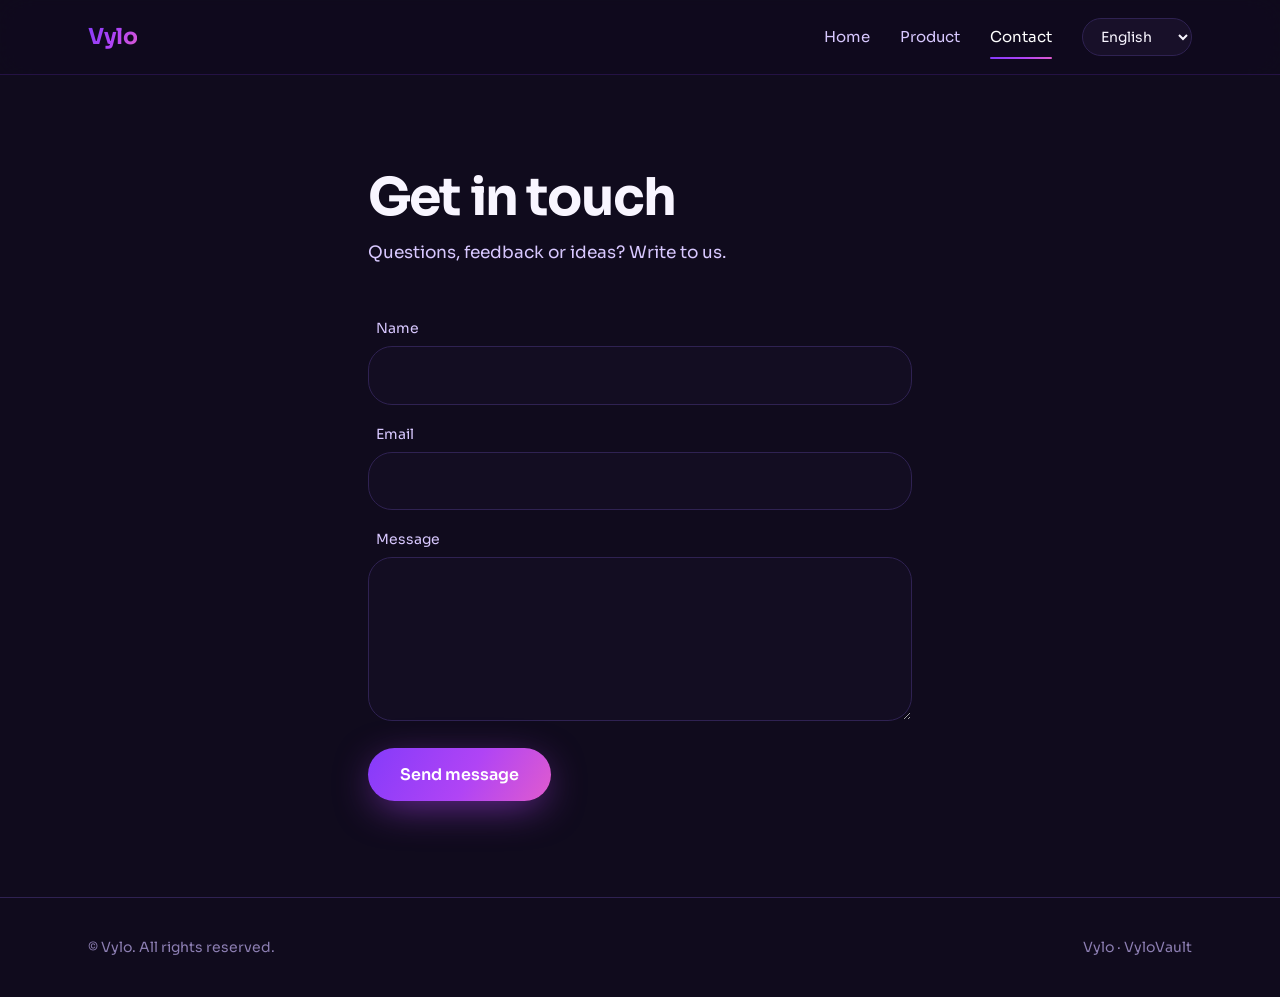
==== contact.html @ 381588ab "Add files via upload" ====
<!DOCTYPE html><html lang="en"><head><meta charset="utf-8"><meta name="viewport" content="width=device-width,initial-scale=1"><title>Contact – Vylo</title><link rel="icon" href="assets/logo.png"><link rel="preconnect" href="https://fonts.googleapis.com"><link href="https://fonts.googleapis.com/css2?family=Sora:wght@400;600;700&display=swap" rel="stylesheet"><link rel="stylesheet" href="style.css"><script src="i18n.js" defer></script></head><body><header></header>
<main><section><div class="wrap" style="max-width:600px"><h1 style="font-size:clamp(34px,5vw,52px)" data-i="ct"></h1><p class="sub" style="margin-top:14px" data-i="cp"></p>
<form id="cf"><label for="nm" data-i="nm"></label><input id="nm" name="nm" required>
<label for="em" data-i="em"></label><input id="em" name="em" type="email" required>
<label for="ms" data-i="ms"></label><textarea id="ms" name="ms" rows="5" required></textarea>
<button class="btn" type="submit" data-i="sd"></button></form></div></section></main>
<footer></footer></body></html>
---- style.css ----
:root{--obs:#100B1D;--royal:#5425C9;--el:#853BFA;--uv:#B044F5;--orc:#E05BCE;--lav:#D8C8FF;--cloud:#F8F5FF;--card:#181029;--card2:#21173A;--line:#2F2252;--muted:#8D7FB3;--g:linear-gradient(120deg,#853BFA,#B044F5 55%,#E05BCE)}
*{box-sizing:border-box;margin:0}html{scroll-behavior:smooth}
body{font-family:'Sora',system-ui,sans-serif;background:var(--obs);color:var(--cloud);line-height:1.65;overflow-x:hidden;-webkit-font-smoothing:antialiased}
a{color:inherit;text-decoration:none}:focus-visible{outline:2px solid var(--orc);outline-offset:3px}
.wrap{max-width:1160px;margin:0 auto;padding:0 28px}
header{position:sticky;top:0;z-index:20;background:rgba(16,11,29,.72);backdrop-filter:blur(18px) saturate(1.4);border-bottom:1px solid rgba(133,59,250,.18)}
nav{display:flex;align-items:center;gap:30px;height:74px}
.brand{display:flex;align-items:center;gap:11px;font-weight:700;font-size:22px;margin-right:auto;letter-spacing:-.02em}.brand img{height:38px}
nav a.l{color:var(--lav);font-size:15px;position:relative;padding:4px 0}nav a.l:hover,nav a.on{color:#fff}
nav a.on:after{content:"";position:absolute;left:0;right:0;bottom:-6px;height:2px;border-radius:2px;background:var(--g)}
select{background:var(--card);color:var(--cloud);border:1px solid var(--line);border-radius:99px;padding:8px 14px;font:inherit;font-size:14px;cursor:pointer}select:hover{border-color:var(--el)}
.btn{display:inline-block;background:var(--g);color:#fff;font-weight:600;padding:16px 32px;border-radius:99px;border:0;font-family:inherit;font-size:16px;cursor:pointer;box-shadow:0 10px 40px -8px rgba(176,68,245,.65);transition:transform .2s,box-shadow .2s}
.btn:hover{transform:translateY(-3px);box-shadow:0 16px 50px -8px rgba(224,91,206,.75)}
.btn.ghost{background:rgba(133,59,250,.08);border:1.5px solid var(--line);box-shadow:none}.btn.ghost:hover{border-color:var(--el);background:rgba(133,59,250,.18)}
.grad,h1 span{background:var(--g);-webkit-background-clip:text;background-clip:text;color:transparent}
.hero{position:relative;padding:90px 0 110px;background:radial-gradient(900px 600px at 85% 0,rgba(133,59,250,.38),transparent 60%),radial-gradient(700px 500px at 0 90%,rgba(84,37,201,.35),transparent 60%),radial-gradient(500px 400px at 60% 100%,rgba(224,91,206,.18),transparent 60%)}
.hero .wrap{display:grid;grid-template-columns:1fr 1.1fr;gap:56px;align-items:center}
.tag{display:inline-flex;align-items:center;gap:9px;padding:7px 16px;border:1px solid var(--line);border-radius:99px;background:rgba(24,16,41,.8);color:var(--lav);font-size:13.5px;margin-bottom:26px}
.tag i{width:8px;height:8px;border-radius:50%;background:var(--orc);box-shadow:0 0 12px var(--orc)}
h1{font-size:clamp(40px,6vw,72px);line-height:1.04;letter-spacing:-.035em;font-weight:700}
.hero p.lead{color:var(--lav);font-size:19px;max-width:500px;margin:26px 0 38px}
.row{display:flex;gap:14px;flex-wrap:wrap}
.win{background:linear-gradient(160deg,#1d1333,#130d22);border:1px solid #3a2a66;border-radius:26px;box-shadow:0 50px 120px -30px rgba(133,59,250,.6),0 0 0 1px rgba(176,68,245,.12);overflow:hidden;transform:perspective(1600px) rotateY(-7deg) rotateX(3deg);animation:rise 1.1s cubic-bezier(.2,.8,.2,1) both}
@keyframes rise{from{opacity:0;transform:perspective(1600px) rotateY(-16deg) translateY(50px)}}
.bar{display:flex;gap:7px;padding:14px 18px;border-bottom:1px solid var(--line)}.bar i{width:11px;height:11px;border-radius:50%;background:var(--line)}
.app{display:grid;grid-template-columns:150px 1fr;min-height:340px}
.side{background:#0C0817;padding:20px 14px;border-right:1px solid var(--line);display:flex;flex-direction:column;gap:6px;font-size:13px;color:var(--lav)}
.side img{height:34px;width:34px;margin:0 0 12px 6px}.side span{padding:9px 14px;border-radius:99px}.side .a{background:var(--g);color:#fff;font-weight:600}
.main{padding:20px}.main h4{font-size:18px;margin-bottom:14px}
.ent{display:flex;align-items:center;gap:14px;background:var(--card);border:1px solid var(--line);border-radius:20px;padding:12px 16px;margin-bottom:10px}
.av{width:38px;height:38px;border-radius:13px;display:grid;place-items:center;font-weight:700;background:linear-gradient(160deg,var(--c),var(--orc))}
.ent b{font-size:14px;display:block;line-height:1.3}.ent small{color:var(--muted);font-size:12px}.ent em{margin-left:auto;font-style:normal;font-size:12px;background:var(--card2);padding:5px 12px;border-radius:99px;color:var(--lav)}
.pw{margin-top:14px;border-radius:20px;padding:14px;text-align:center;font:600 15px Consolas,monospace;background:#130D22;border:1px solid var(--el);letter-spacing:.06em}.pw u{text-decoration:none;color:var(--uv)}.pw s{text-decoration:none;color:var(--orc)}
.str{display:flex;gap:5px;margin-top:10px}.str i{flex:1;height:6px;border-radius:4px;background:#4ADE80}
section{padding:96px 0}
h2{font-size:clamp(30px,4.2vw,46px);letter-spacing:-.025em;line-height:1.12;margin-bottom:16px}
.sub{color:var(--lav);max-width:620px;margin-bottom:50px;font-size:17px}
.stats{display:grid;grid-template-columns:repeat(4,1fr);border-top:1px solid var(--line);border-bottom:1px solid var(--line);background:var(--card)}
.stats div{padding:34px 28px;border-right:1px solid var(--line)}.stats div:last-child{border:0}.stats b{display:block;font-size:34px;letter-spacing:-.02em}.stats span{color:var(--muted);font-size:14px}
.bento{display:grid;grid-template-columns:repeat(6,1fr);gap:18px}
.bento>div{grid-column:span 2;background:linear-gradient(160deg,var(--card),#130d22);border:1px solid var(--line);border-radius:30px;padding:32px;transition:border-color .25s,transform .25s}
.bento>div:hover{border-color:var(--el);transform:translateY(-4px)}.bento>div:nth-child(1),.bento>div:nth-child(4){grid-column:span 3}
.ico{width:46px;height:46px;border-radius:16px;background:var(--g);margin-bottom:22px;display:grid;place-items:center;font-size:20px}
.bento h3{font-size:19px;margin-bottom:8px}.bento p{color:var(--lav);font-size:15px}
.light{background:var(--cloud);color:#1B1235}.light .sub{color:#5A4690}.light h2 .grad{display:inline}
.split{display:grid;grid-template-columns:1fr 1fr;gap:56px;align-items:center}
.panel{background:var(--card);border:1px solid var(--line);border-radius:32px;padding:36px}.light .panel{background:#fff;border-color:#DDD0FF;box-shadow:0 20px 60px -30px rgba(84,37,201,.35)}
.panel h3{margin-bottom:8px}.light .panel p{color:#5A4690}
ul.spec{list-style:none;padding:0}ul.spec li{padding:14px 0;border-bottom:1px solid var(--line);display:flex;justify-content:space-between;gap:16px}ul.spec li:last-child{border:0}ul.spec b{color:var(--uv)}
.cta{margin:0 28px 96px;border-radius:44px;padding:76px 28px;text-align:center;background:radial-gradient(600px 300px at 50% 0,rgba(224,91,206,.5),transparent 70%),linear-gradient(135deg,#5425C9,#853BFA 60%,#B044F5)}
.cta h2{margin-bottom:28px}.cta .btn{background:#fff;color:#2A1468;box-shadow:0 14px 40px -10px rgba(0,0,0,.5)}
label{display:block;font-size:14px;color:var(--lav);margin:0 0 6px 8px}
input,textarea{width:100%;background:#130D22;border:1.5px solid var(--line);border-radius:24px;color:#fff;font:inherit;padding:15px 22px;margin-bottom:18px}input:focus,textarea:focus{border-color:var(--el);outline:0;box-shadow:0 0 0 4px rgba(133,59,250,.2)}
footer{border-top:1px solid var(--line);padding:38px 0;color:var(--muted);font-size:14px}footer .wrap{display:flex;justify-content:space-between;flex-wrap:wrap;gap:12px}
@media(prefers-reduced-motion:reduce){.win{animation:none}html{scroll-behavior:auto}.btn,.bento>div{transition:none}}
@media(max-width:860px){.hero .wrap,.split{grid-template-columns:1fr}.win{transform:none}.stats{grid-template-columns:1fr 1fr}.stats div{border-bottom:1px solid var(--line)}.bento>div,.bento>div:nth-child(n){grid-column:span 6}nav{gap:16px}nav a.l{font-size:13px}.brand span{display:none}.side{display:none}.app{grid-template-columns:1fr}.cta{margin:0 14px 70px}}
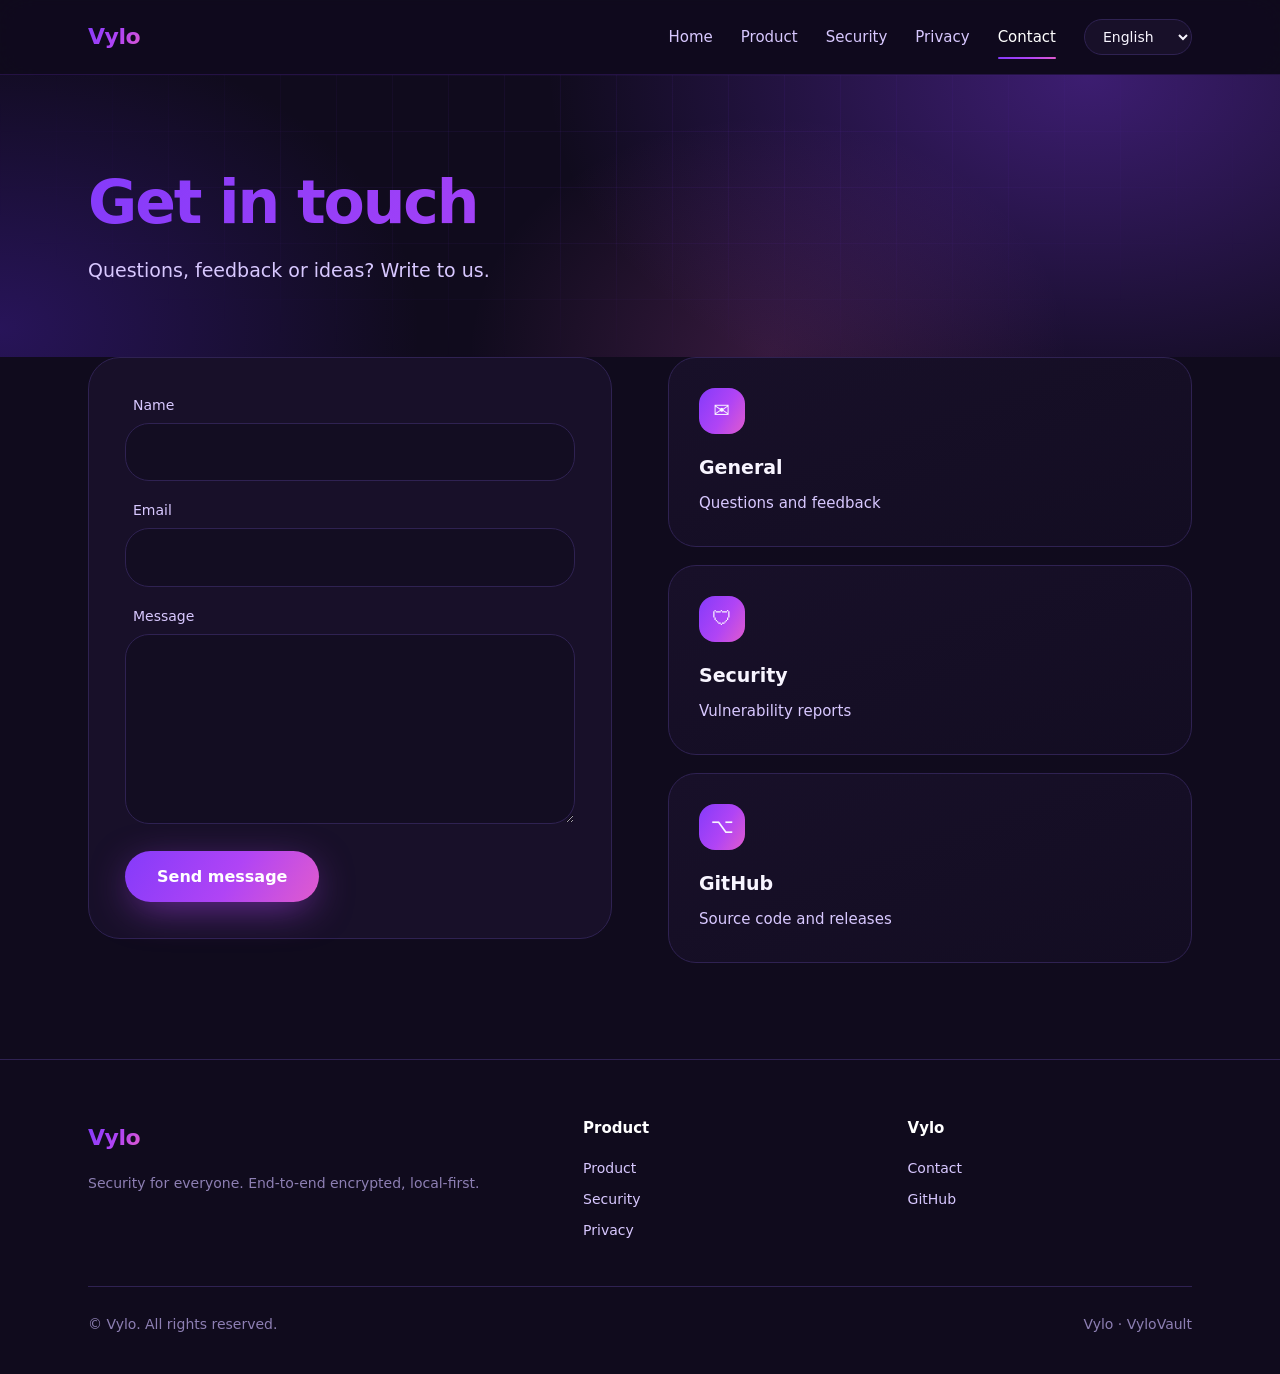
==== commit 8ee06e12: "Add files via upload" ====
--- a/contact.html
+++ b/contact.html
@@ -1,7 +1,14 @@
-<!DOCTYPE html><html lang="en"><head><meta charset="utf-8"><meta name="viewport" content="width=device-width,initial-scale=1"><title>Contact – Vylo</title><link rel="icon" href="assets/logo.png"><link rel="preconnect" href="https://fonts.googleapis.com"><link href="https://fonts.googleapis.com/css2?family=Sora:wght@400;600;700&display=swap" rel="stylesheet"><link rel="stylesheet" href="style.css"><script src="i18n.js" defer></script></head><body><header></header>
-<main><section><div class="wrap" style="max-width:600px"><h1 style="font-size:clamp(34px,5vw,52px)" data-i="ct"></h1><p class="sub" style="margin-top:14px" data-i="cp"></p>
-<form id="cf"><label for="nm" data-i="nm"></label><input id="nm" name="nm" required>
+<!DOCTYPE html><html lang="en"><head><meta charset="utf-8"><meta name="viewport" content="width=device-width,initial-scale=1"><title>Contact – Vylo</title><link rel="icon" href="assets/logo.png"><link rel="stylesheet" href="style.css"><script src="i18n.js" defer></script></head><body><header></header>
+<main>
+<section class="hero hero-sm"><div class="wrap"><h1 style="font-size:clamp(36px,5.5vw,60px)" class="grad" data-i="ct"></h1><p class="lead" data-i="cp"></p></div></section>
+<section class="pad0"><div class="wrap split" style="align-items:start">
+<form id="cf" class="panel"><label for="nm" data-i="nm"></label><input id="nm" name="nm" required>
 <label for="em" data-i="em"></label><input id="em" name="em" type="email" required>
-<label for="ms" data-i="ms"></label><textarea id="ms" name="ms" rows="5" required></textarea>
-<button class="btn" type="submit" data-i="sd"></button></form></div></section></main>
+<label for="ms" data-i="ms"></label><textarea id="ms" name="ms" rows="6" required></textarea>
+<button class="btn" type="submit" data-i="sd"></button></form>
+<div class="grid">
+<a class="card" id="m1" href="#"><div class="ico">✉</div><h3 data-i="cc1t"></h3><p data-i="cc1p"></p></a>
+<a class="card" id="m2" href="#"><div class="ico">🛡</div><h3 data-i="cc2t"></h3><p data-i="cc2p"></p></a>
+<a class="card" href="https://github.com/vylosoftware/VyloSoftware"><div class="ico">⌥</div><h3>GitHub</h3><p data-i="cc3p"></p></a></div></div></section>
+</main>
 <footer></footer></body></html>
--- a/style.css
+++ b/style.css
@@ -1,25 +1,48 @@
-:root{--obs:#100B1D;--royal:#5425C9;--el:#853BFA;--uv:#B044F5;--orc:#E05BCE;--lav:#D8C8FF;--cloud:#F8F5FF;--card:#181029;--card2:#21173A;--line:#2F2252;--muted:#8D7FB3;--g:linear-gradient(120deg,#853BFA,#B044F5 55%,#E05BCE)}
+@font-face{font-family:Sora;src:local("Sora"),url(assets/fonts/Sora.woff2) format("woff2");font-weight:100 800;font-display:swap}
+:root{--obs:#100B1D;--royal:#5425C9;--el:#853BFA;--uv:#B044F5;--orc:#E05BCE;--lav:#D8C8FF;--cloud:#F8F5FF;--card:#181029;--card2:#21173A;--line:#2F2252;--muted:#8D7FB3;--ok:#4ADE80;--g:linear-gradient(120deg,#853BFA,#B044F5 55%,#E05BCE)}
 *{box-sizing:border-box;margin:0}html{scroll-behavior:smooth}
-body{font-family:'Sora',system-ui,sans-serif;background:var(--obs);color:var(--cloud);line-height:1.65;overflow-x:hidden;-webkit-font-smoothing:antialiased}
+body{font-family:Sora,system-ui,-apple-system,"Segoe UI",sans-serif;background:var(--obs);color:var(--cloud);line-height:1.65;overflow-x:hidden;-webkit-font-smoothing:antialiased}
 a{color:inherit;text-decoration:none}:focus-visible{outline:2px solid var(--orc);outline-offset:3px}
 .wrap{max-width:1160px;margin:0 auto;padding:0 28px}
-header{position:sticky;top:0;z-index:20;background:rgba(16,11,29,.72);backdrop-filter:blur(18px) saturate(1.4);border-bottom:1px solid rgba(133,59,250,.18)}
-nav{display:flex;align-items:center;gap:30px;height:74px}
+
+/* header */
+header{position:sticky;top:0;z-index:50;background:rgba(16,11,29,.72);backdrop-filter:blur(18px) saturate(1.4);-webkit-backdrop-filter:blur(18px) saturate(1.4);border-bottom:1px solid rgba(133,59,250,.18)}
+nav{display:flex;align-items:center;gap:28px;height:74px}
 .brand{display:flex;align-items:center;gap:11px;font-weight:700;font-size:22px;margin-right:auto;letter-spacing:-.02em}.brand img{height:38px}
-nav a.l{color:var(--lav);font-size:15px;position:relative;padding:4px 0}nav a.l:hover,nav a.on{color:#fff}
+.links{display:flex;align-items:center;gap:28px}
+nav a.l{color:var(--lav);font-size:15px;position:relative;padding:4px 0;transition:color .2s}nav a.l:hover,nav a.on{color:#fff}
 nav a.on:after{content:"";position:absolute;left:0;right:0;bottom:-6px;height:2px;border-radius:2px;background:var(--g)}
 select{background:var(--card);color:var(--cloud);border:1px solid var(--line);border-radius:99px;padding:8px 14px;font:inherit;font-size:14px;cursor:pointer}select:hover{border-color:var(--el)}
-.btn{display:inline-block;background:var(--g);color:#fff;font-weight:600;padding:16px 32px;border-radius:99px;border:0;font-family:inherit;font-size:16px;cursor:pointer;box-shadow:0 10px 40px -8px rgba(176,68,245,.65);transition:transform .2s,box-shadow .2s}
+.burger{display:none;background:var(--card);border:1px solid var(--line);color:#fff;width:42px;height:42px;border-radius:14px;font-size:20px;cursor:pointer}
+
+/* buttons / text */
+.btn{display:inline-flex;align-items:center;gap:10px;background:var(--g);color:#fff;font-weight:600;padding:16px 32px;border-radius:99px;border:0;font-family:inherit;font-size:16px;cursor:pointer;box-shadow:0 10px 40px -8px rgba(176,68,245,.65);transition:transform .2s,box-shadow .2s}
 .btn:hover{transform:translateY(-3px);box-shadow:0 16px 50px -8px rgba(224,91,206,.75)}
 .btn.ghost{background:rgba(133,59,250,.08);border:1.5px solid var(--line);box-shadow:none}.btn.ghost:hover{border-color:var(--el);background:rgba(133,59,250,.18)}
+.btn.sm{padding:11px 22px;font-size:14px}
 .grad,h1 span{background:var(--g);-webkit-background-clip:text;background-clip:text;color:transparent}
-.hero{position:relative;padding:90px 0 110px;background:radial-gradient(900px 600px at 85% 0,rgba(133,59,250,.38),transparent 60%),radial-gradient(700px 500px at 0 90%,rgba(84,37,201,.35),transparent 60%),radial-gradient(500px 400px at 60% 100%,rgba(224,91,206,.18),transparent 60%)}
-.hero .wrap{display:grid;grid-template-columns:1fr 1.1fr;gap:56px;align-items:center}
+h1{font-size:clamp(40px,6vw,72px);line-height:1.04;letter-spacing:-.035em;font-weight:700}
+h2{font-size:clamp(30px,4.2vw,46px);letter-spacing:-.025em;line-height:1.12;margin-bottom:16px}
+h3{font-size:19px}
+.sub{color:var(--lav);max-width:640px;margin-bottom:50px;font-size:17px}
+.eyebrow{display:inline-block;color:var(--orc);font-size:13px;letter-spacing:.14em;text-transform:uppercase;font-weight:600;margin-bottom:14px}
+.center{text-align:center}.center .sub{margin-left:auto;margin-right:auto}
+.row{display:flex;gap:14px;flex-wrap:wrap}
+section{padding:96px 0}
+
+/* hero */
+.hero{position:relative;padding:90px 0 110px;overflow:hidden;background:radial-gradient(900px 600px at 85% 0,rgba(133,59,250,.38),transparent 60%),radial-gradient(700px 500px at 0 90%,rgba(84,37,201,.35),transparent 60%),radial-gradient(500px 400px at 60% 100%,rgba(224,91,206,.18),transparent 60%)}
+.hero:before{content:"";position:absolute;inset:0;background-image:linear-gradient(rgba(133,59,250,.07) 1px,transparent 1px),linear-gradient(90deg,rgba(133,59,250,.07) 1px,transparent 1px);background-size:56px 56px;mask-image:radial-gradient(ellipse at 50% 30%,#000 20%,transparent 75%);-webkit-mask-image:radial-gradient(ellipse at 50% 30%,#000 20%,transparent 75%)}
+.hero .wrap{position:relative;display:grid;grid-template-columns:1fr 1.1fr;gap:56px;align-items:center}
+.hero-sm{padding:96px 0 70px}.hero-sm .wrap{display:block}
+.hero p.lead{color:var(--lav);font-size:19px;max-width:520px;margin:26px 0 38px}
+.hero-sm p.lead{margin:22px 0 0;max-width:680px}
 .tag{display:inline-flex;align-items:center;gap:9px;padding:7px 16px;border:1px solid var(--line);border-radius:99px;background:rgba(24,16,41,.8);color:var(--lav);font-size:13.5px;margin-bottom:26px}
-.tag i{width:8px;height:8px;border-radius:50%;background:var(--orc);box-shadow:0 0 12px var(--orc)}
-h1{font-size:clamp(40px,6vw,72px);line-height:1.04;letter-spacing:-.035em;font-weight:700}
-.hero p.lead{color:var(--lav);font-size:19px;max-width:500px;margin:26px 0 38px}
-.row{display:flex;gap:14px;flex-wrap:wrap}
+.tag i{width:8px;height:8px;border-radius:50%;background:var(--orc);box-shadow:0 0 12px var(--orc);animation:pulse 2.4s infinite}
+@keyframes pulse{50%{opacity:.35}}
+.trust{display:flex;gap:22px;flex-wrap:wrap;margin-top:34px;color:var(--muted);font-size:13.5px}.trust span:before{content:"✓ ";color:var(--ok);font-weight:700}
+
+/* app mockup */
 .win{background:linear-gradient(160deg,#1d1333,#130d22);border:1px solid #3a2a66;border-radius:26px;box-shadow:0 50px 120px -30px rgba(133,59,250,.6),0 0 0 1px rgba(176,68,245,.12);overflow:hidden;transform:perspective(1600px) rotateY(-7deg) rotateX(3deg);animation:rise 1.1s cubic-bezier(.2,.8,.2,1) both}
 @keyframes rise{from{opacity:0;transform:perspective(1600px) rotateY(-16deg) translateY(50px)}}
 .bar{display:flex;gap:7px;padding:14px 18px;border-bottom:1px solid var(--line)}.bar i{width:11px;height:11px;border-radius:50%;background:var(--line)}
@@ -31,26 +54,96 @@
 .av{width:38px;height:38px;border-radius:13px;display:grid;place-items:center;font-weight:700;background:linear-gradient(160deg,var(--c),var(--orc))}
 .ent b{font-size:14px;display:block;line-height:1.3}.ent small{color:var(--muted);font-size:12px}.ent em{margin-left:auto;font-style:normal;font-size:12px;background:var(--card2);padding:5px 12px;border-radius:99px;color:var(--lav)}
 .pw{margin-top:14px;border-radius:20px;padding:14px;text-align:center;font:600 15px Consolas,monospace;background:#130D22;border:1px solid var(--el);letter-spacing:.06em}.pw u{text-decoration:none;color:var(--uv)}.pw s{text-decoration:none;color:var(--orc)}
-.str{display:flex;gap:5px;margin-top:10px}.str i{flex:1;height:6px;border-radius:4px;background:#4ADE80}
-section{padding:96px 0}
-h2{font-size:clamp(30px,4.2vw,46px);letter-spacing:-.025em;line-height:1.12;margin-bottom:16px}
-.sub{color:var(--lav);max-width:620px;margin-bottom:50px;font-size:17px}
+.str{display:flex;gap:5px;margin-top:10px}.str i{flex:1;height:6px;border-radius:4px;background:var(--ok)}
+
+/* stats */
 .stats{display:grid;grid-template-columns:repeat(4,1fr);border-top:1px solid var(--line);border-bottom:1px solid var(--line);background:var(--card)}
 .stats div{padding:34px 28px;border-right:1px solid var(--line)}.stats div:last-child{border:0}.stats b{display:block;font-size:34px;letter-spacing:-.02em}.stats span{color:var(--muted);font-size:14px}
+
+/* cards / grids */
 .bento{display:grid;grid-template-columns:repeat(6,1fr);gap:18px}
 .bento>div{grid-column:span 2;background:linear-gradient(160deg,var(--card),#130d22);border:1px solid var(--line);border-radius:30px;padding:32px;transition:border-color .25s,transform .25s}
 .bento>div:hover{border-color:var(--el);transform:translateY(-4px)}.bento>div:nth-child(1),.bento>div:nth-child(4){grid-column:span 3}
 .ico{width:46px;height:46px;border-radius:16px;background:var(--g);margin-bottom:22px;display:grid;place-items:center;font-size:20px}
-.bento h3{font-size:19px;margin-bottom:8px}.bento p{color:var(--lav);font-size:15px}
-.light{background:var(--cloud);color:#1B1235}.light .sub{color:#5A4690}.light h2 .grad{display:inline}
+.bento h3{margin-bottom:8px}.bento p{color:var(--lav);font-size:15px}
+.grid{display:grid;gap:18px}.g2{grid-template-columns:repeat(2,1fr)}.g3{grid-template-columns:repeat(3,1fr)}.g4{grid-template-columns:repeat(4,1fr)}
+.card{background:linear-gradient(160deg,var(--card),#130d22);border:1px solid var(--line);border-radius:28px;padding:30px;transition:border-color .25s,transform .25s}
+.card:hover{border-color:var(--el);transform:translateY(-4px)}.card h3{margin-bottom:8px}.card p{color:var(--lav);font-size:15px}
+.card .ico{margin-bottom:18px}
+.panel{background:var(--card);border:1px solid var(--line);border-radius:32px;padding:36px}.panel h3{margin-bottom:8px}
+.light{background:var(--cloud);color:#1B1235}.light .sub{color:#5A4690}.light .panel,.light .card{background:#fff;border-color:#DDD0FF;box-shadow:0 20px 60px -30px rgba(84,37,201,.35)}.light .card p,.light .panel p{color:#5A4690}
 .split{display:grid;grid-template-columns:1fr 1fr;gap:56px;align-items:center}
-.panel{background:var(--card);border:1px solid var(--line);border-radius:32px;padding:36px}.light .panel{background:#fff;border-color:#DDD0FF;box-shadow:0 20px 60px -30px rgba(84,37,201,.35)}
-.panel h3{margin-bottom:8px}.light .panel p{color:#5A4690}
-ul.spec{list-style:none;padding:0}ul.spec li{padding:14px 0;border-bottom:1px solid var(--line);display:flex;justify-content:space-between;gap:16px}ul.spec li:last-child{border:0}ul.spec b{color:var(--uv)}
-.cta{margin:0 28px 96px;border-radius:44px;padding:76px 28px;text-align:center;background:radial-gradient(600px 300px at 50% 0,rgba(224,91,206,.5),transparent 70%),linear-gradient(135deg,#5425C9,#853BFA 60%,#B044F5)}
+ul.spec{list-style:none;padding:0}ul.spec li{padding:14px 0;border-bottom:1px solid var(--line);display:flex;justify-content:space-between;gap:16px}ul.spec li:last-child{border:0}ul.spec b{color:var(--uv);text-align:right}
+ul.checks{list-style:none;padding:0;margin-top:22px;display:grid;gap:12px}ul.checks li{display:flex;gap:12px;align-items:center;font-weight:600}ul.checks li:before{content:"✓";flex:none;width:26px;height:26px;border-radius:50%;background:var(--g);color:#fff;display:grid;place-items:center;font-size:13px}
+
+/* steps */
+.steps{display:grid;grid-template-columns:repeat(3,1fr);gap:18px;counter-reset:s;position:relative}
+.step{counter-increment:s;background:linear-gradient(160deg,var(--card),#130d22);border:1px solid var(--line);border-radius:28px;padding:30px;position:relative}
+.step:before{content:counter(s);display:grid;place-items:center;width:44px;height:44px;border-radius:50%;background:var(--g);font-weight:700;margin-bottom:18px;box-shadow:0 8px 30px -6px rgba(176,68,245,.7)}
+.step h3{margin-bottom:8px}.step p{color:var(--lav);font-size:15px}
+.step:not(:last-child):after{content:"→";position:absolute;right:-17px;top:42px;color:var(--orc);font-size:20px;z-index:2}
+
+/* generator */
+.gen{max-width:760px;margin:0 auto;text-align:left}
+.out{font:600 clamp(16px,3vw,24px) Consolas,"Courier New",monospace;word-break:break-all;background:#130D22;border:1px solid var(--el);border-radius:24px;padding:22px;text-align:center;letter-spacing:.05em;min-height:72px;display:grid;place-items:center;box-shadow:0 0 40px -12px rgba(133,59,250,.6)}
+.meter{height:8px;border-radius:6px;background:var(--line);margin:16px 0 6px;overflow:hidden}.meter i{display:block;height:100%;width:0;background:linear-gradient(90deg,#F87171,#FBBF24,var(--ok));transition:width .3s}
+.ctl{display:flex;gap:22px;align-items:center;flex-wrap:wrap;margin:22px 0}
+.ctl label{margin:0;display:flex;align-items:center;gap:8px;color:var(--lav);cursor:pointer}
+input[type=range]{flex:1;min-width:160px;accent-color:var(--uv);padding:0;border:0;margin:0;background:none}
+input[type=checkbox]{width:auto;accent-color:var(--uv);margin:0}
+.bits{color:var(--muted);font-size:13.5px}
+
+/* compare table */
+.tbl{width:100%;border-collapse:separate;border-spacing:0;border:1px solid var(--line);border-radius:28px;overflow:hidden;background:var(--card)}
+.tbl th,.tbl td{padding:18px 24px;text-align:left;border-bottom:1px solid var(--line)}.tbl tr:last-child td{border:0}
+.tbl th{background:var(--card2);font-size:14px;color:var(--lav)}.tbl th:nth-child(2){color:#fff}
+.tbl td:nth-child(2){color:var(--ok);font-weight:600}.tbl td:nth-child(3){color:var(--muted)}
+.tblw{overflow-x:auto}.tblw .tbl{min-width:560px}
+
+/* faq */
+.faq{max-width:820px;margin:0 auto;display:grid;gap:12px}
+details{background:var(--card);border:1px solid var(--line);border-radius:22px;padding:0 26px;transition:border-color .2s}
+details[open]{border-color:var(--el)}
+summary{cursor:pointer;list-style:none;padding:22px 0;font-weight:600;display:flex;justify-content:space-between;gap:16px}
+summary::-webkit-details-marker{display:none}summary:after{content:"+";color:var(--orc);font-size:24px;line-height:1;transition:transform .25s}
+details[open] summary:after{transform:rotate(45deg)}details p{color:var(--lav);padding:0 0 22px;font-size:15.5px}
+
+/* tabs */
+.tabs{display:flex;gap:10px;flex-wrap:wrap;margin-bottom:26px}
+.tab{background:var(--card);border:1.5px solid var(--line);color:var(--lav);padding:12px 24px;border-radius:99px;font:inherit;font-size:15px;cursor:pointer;transition:.2s}
+.tab:hover{border-color:var(--el)}.tab.on{background:var(--g);color:#fff;border-color:transparent;font-weight:600}
+.tp{display:none;animation:fade .35s}.tp.on{display:block}
+@keyframes fade{from{opacity:0;transform:translateY(8px)}}
+.tp .panel{display:grid;grid-template-columns:auto 1fr;gap:28px;align-items:center}.tp .ico{width:70px;height:70px;font-size:30px;border-radius:24px;margin:0}
+.tp h3{font-size:24px;margin-bottom:8px}.tp p{color:var(--lav)}
+
+/* misc */
+.chips{display:flex;flex-wrap:wrap;gap:12px;justify-content:center}
+.chip{padding:12px 22px;border-radius:99px;border:1px solid var(--line);background:var(--card);color:var(--lav);font-weight:600}.chip:before{content:"✕ ";color:var(--orc)}
+.note{display:flex;gap:16px;align-items:flex-start;background:rgba(224,91,206,.08);border:1px solid rgba(224,91,206,.35);border-radius:24px;padding:22px 26px;margin-top:30px}
+.note b{display:block;margin-bottom:4px}.note p{color:var(--lav);font-size:15px}.note span{font-size:22px}
+.cta{margin:0 28px;border-radius:44px;padding:76px 28px;text-align:center;background:radial-gradient(600px 300px at 50% 0,rgba(224,91,206,.5),transparent 70%),linear-gradient(135deg,#5425C9,#853BFA 60%,#B044F5)}
 .cta h2{margin-bottom:28px}.cta .btn{background:#fff;color:#2A1468;box-shadow:0 14px 40px -10px rgba(0,0,0,.5)}
+.pad0{padding-top:0}
 label{display:block;font-size:14px;color:var(--lav);margin:0 0 6px 8px}
 input,textarea{width:100%;background:#130D22;border:1.5px solid var(--line);border-radius:24px;color:#fff;font:inherit;padding:15px 22px;margin-bottom:18px}input:focus,textarea:focus{border-color:var(--el);outline:0;box-shadow:0 0 0 4px rgba(133,59,250,.2)}
-footer{border-top:1px solid var(--line);padding:38px 0;color:var(--muted);font-size:14px}footer .wrap{display:flex;justify-content:space-between;flex-wrap:wrap;gap:12px}
-@media(prefers-reduced-motion:reduce){.win{animation:none}html{scroll-behavior:auto}.btn,.bento>div{transition:none}}
-@media(max-width:860px){.hero .wrap,.split{grid-template-columns:1fr}.win{transform:none}.stats{grid-template-columns:1fr 1fr}.stats div{border-bottom:1px solid var(--line)}.bento>div,.bento>div:nth-child(n){grid-column:span 6}nav{gap:16px}nav a.l{font-size:13px}.brand span{display:none}.side{display:none}.app{grid-template-columns:1fr}.cta{margin:0 14px 70px}}
+.big{font-size:38px;margin-bottom:14px}
+footer{border-top:1px solid var(--line);padding:56px 0 38px;color:var(--muted);font-size:14px}
+.fgrid{display:grid;grid-template-columns:1.6fr 1fr 1fr;gap:40px;margin-bottom:40px}
+.fgrid b{display:block;color:#fff;margin-bottom:12px;font-size:15px}.fgrid a{display:block;padding:4px 0;color:var(--lav)}.fgrid a:hover{color:#fff}
+.fbot{display:flex;justify-content:space-between;flex-wrap:wrap;gap:12px;border-top:1px solid var(--line);padding-top:26px}
+
+/* reveal */
+.js .rv{opacity:0;transform:translateY(26px);transition:opacity .7s,transform .7s cubic-bezier(.2,.8,.2,1)}.js .rv.in{opacity:1;transform:none}
+
+@media(prefers-reduced-motion:reduce){.win,.tag i,.tp{animation:none}html{scroll-behavior:auto}.btn,.bento>div,.card,.js .rv{transition:none}.js .rv{opacity:1;transform:none}}
+@media(max-width:860px){
+.hero .wrap,.split,.steps,.g2,.g3,.g4,.fgrid{grid-template-columns:1fr}.win{transform:none}
+.stats{grid-template-columns:1fr 1fr}.stats div{border-bottom:1px solid var(--line)}
+.bento>div,.bento>div:nth-child(n){grid-column:span 6}
+.step:after{display:none!important}
+.burger{display:block}
+.links{display:none;position:absolute;top:74px;left:0;right:0;flex-direction:column;align-items:flex-start;gap:14px;padding:22px 28px;background:rgba(16,11,29,.97);border-bottom:1px solid var(--line)}
+.links.open{display:flex}
+.side{display:none}.app{grid-template-columns:1fr}.cta{margin:0 14px}
+.tp .panel{grid-template-columns:1fr}section{padding:72px 0}}
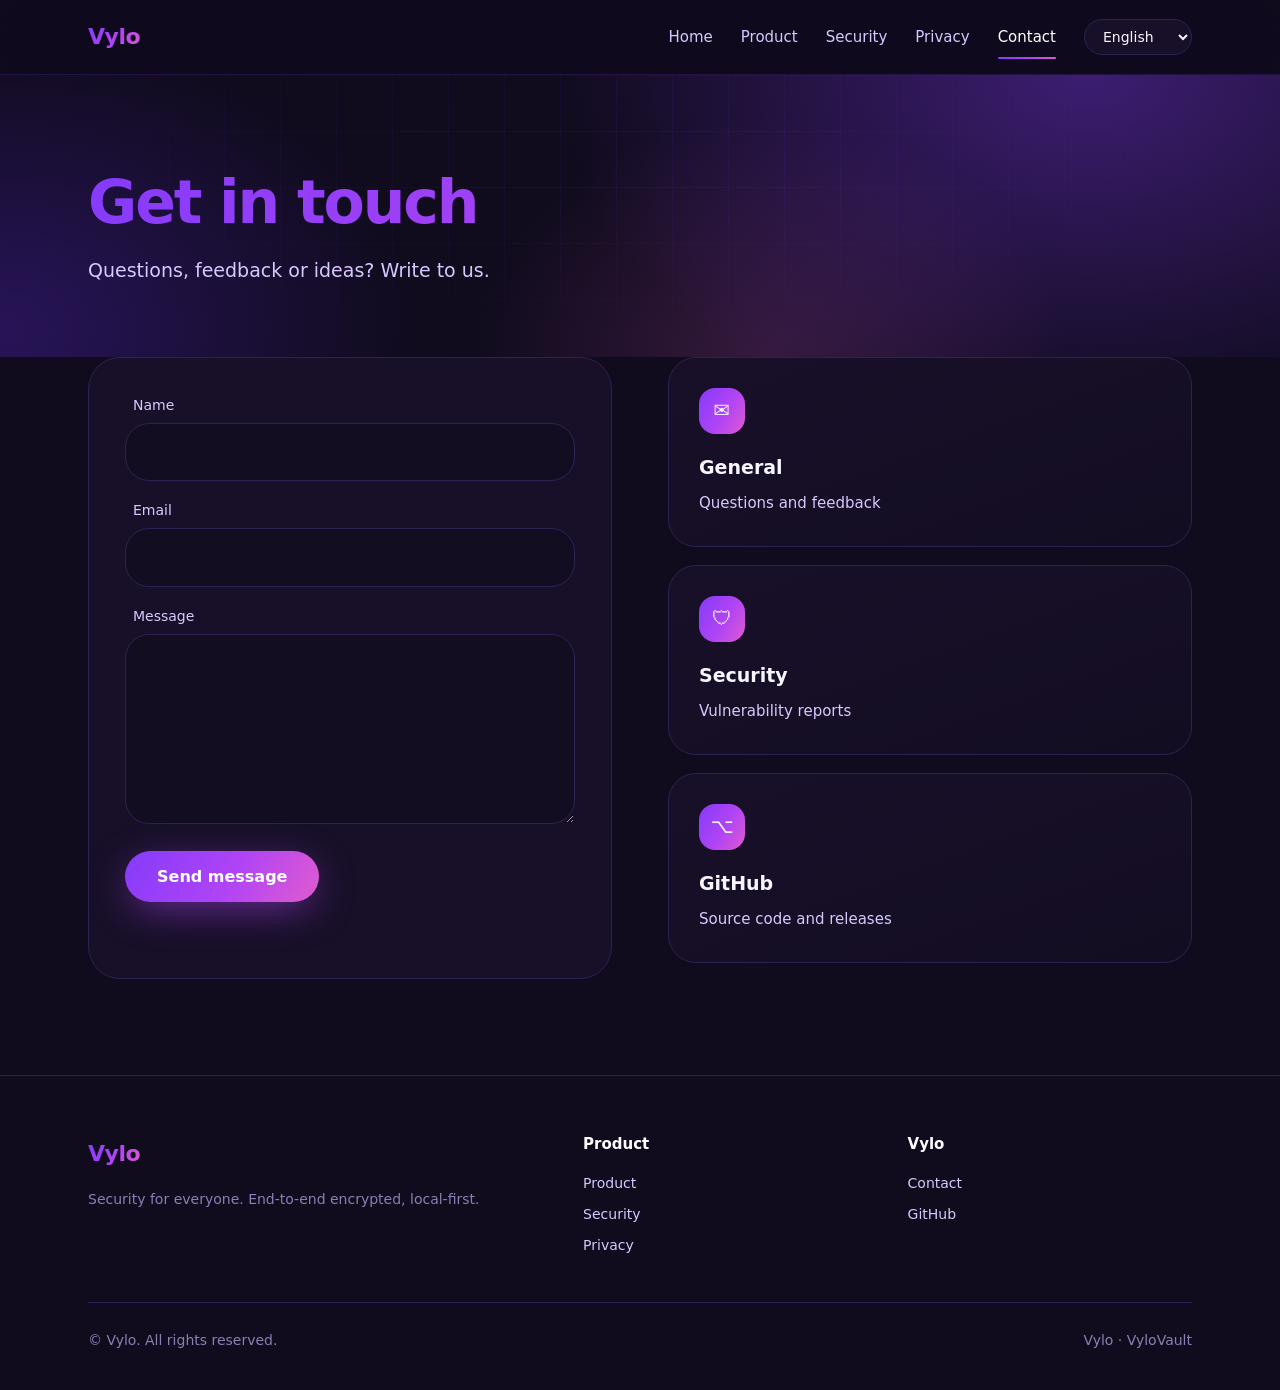
==== commit e4a1af7e: "contact.html" ====
--- a/contact.html
+++ b/contact.html
@@ -2,13 +2,59 @@
 <main>
 <section class="hero hero-sm"><div class="wrap"><h1 style="font-size:clamp(36px,5.5vw,60px)" class="grad" data-i="ct"></h1><p class="lead" data-i="cp"></p></div></section>
 <section class="pad0"><div class="wrap split" style="align-items:start">
-<form id="cf" class="panel"><label for="nm" data-i="nm"></label><input id="nm" name="nm" required>
-<label for="em" data-i="em"></label><input id="em" name="em" type="email" required>
-<label for="ms" data-i="ms"></label><textarea id="ms" name="ms" rows="6" required></textarea>
-<button class="btn" type="submit" data-i="sd"></button></form>
+
+<form id="cform" class="panel" novalidate>
+<label for="nm" data-i="nm"></label><input id="nm" name="name" required autocomplete="name">
+<label for="em" data-i="em"></label><input id="em" name="email" type="email" required autocomplete="email">
+<label for="ms" data-i="ms"></label><textarea id="ms" name="message" rows="6" required></textarea>
+<input type="text" name="_honey" tabindex="-1" autocomplete="off" style="position:absolute;left:-9999px;width:1px;height:1px;opacity:0" aria-hidden="true">
+<button class="btn" id="csend" type="submit" data-i="sd"></button>
+<p id="cstat" role="status" aria-live="polite" style="margin-top:16px;font-size:15px;min-height:24px"></p>
+</form>
+
 <div class="grid">
-<a class="card" id="m1" href="#"><div class="ico">✉</div><h3 data-i="cc1t"></h3><p data-i="cc1p"></p></a>
-<a class="card" id="m2" href="#"><div class="ico">🛡</div><h3 data-i="cc2t"></h3><p data-i="cc2p"></p></a>
-<a class="card" href="https://github.com/vylosoftware/VyloSoftware"><div class="ico">⌥</div><h3>GitHub</h3><p data-i="cc3p"></p></a></div></div></section>
+<a class="card" href="mailto:vylo.software@gmail.com"><div class="ico">✉</div><h3 data-i="cc1t"></h3><p data-i="cc1p"></p></a>
+<a class="card" href="mailto:vylo.software@gmail.com?subject=Security%20report"><div class="ico">🛡</div><h3 data-i="cc2t"></h3><p data-i="cc2p"></p></a>
+<a class="card" href="https://github.com/vylosoftware/VyloSoftware"><div class="ico">⌥</div><h3>GitHub</h3><p data-i="cc3p"></p></a></div>
+
+</div></section>
 </main>
-<footer></footer></body></html>
+<footer></footer>
+
+<script>
+(function(){
+var T={
+en:{ok:"Thank you! Your message was sent.",err:"Sending failed. Please try again or email vylo.software@gmail.com.",bad:"Please fill in all fields with a valid email.",busy:"Sending…"},
+de:{ok:"Danke! Deine Nachricht wurde gesendet.",err:"Senden fehlgeschlagen. Bitte versuche es erneut oder schreibe an vylo.software@gmail.com.",bad:"Bitte alle Felder mit gültiger E-Mail ausfüllen.",busy:"Wird gesendet…"},
+es:{ok:"¡Gracias! Tu mensaje fue enviado.",err:"Error al enviar. Inténtalo de nuevo o escribe a vylo.software@gmail.com.",bad:"Rellena todos los campos con un correo válido.",busy:"Enviando…"},
+fr:{ok:"Merci ! Votre message a été envoyé.",err:"Échec de l'envoi. Réessayez ou écrivez à vylo.software@gmail.com.",bad:"Remplissez tous les champs avec un e-mail valide.",busy:"Envoi…"}};
+var f=document.getElementById("cform"),st=document.getElementById("cstat"),b=document.getElementById("csend");
+function t(){return T[document.documentElement.lang]||T.en}
+function say(m,good){st.textContent=m;st.style.color=good?"#4ADE80":"#F87171"}
+f.addEventListener("submit",function(e){
+e.preventDefault();
+if(!f.checkValidity()){say(t().bad,false);return}
+b.disabled=true;b.style.opacity=".6";st.style.color="#D8C8FF";st.textContent=t().busy;
+fetch("https://formsubmit.co/ajax/vylo.software@gmail.com",{
+method:"POST",
+headers:{"Content-Type":"application/json","Accept":"application/json"},
+body:JSON.stringify({
+name:f.name.value,
+email:f.email.value,
+message:f.message.value,
+_replyto:f.email.value,
+_subject:"Vylo website – "+f.name.value,
+_template:"table",
+_captcha:"false",
+_honey:f._honey.value
+})})
+.then(function(r){return r.json().then(function(j){return{ok:r.ok,j:j}})})
+.then(function(x){
+if(x.ok&&(x.j.success===true||x.j.success==="true")){say(t().ok,true);f.reset()}
+else{say(t().err,false)}})
+.catch(function(){say(t().err,false)})
+.finally(function(){b.disabled=false;b.style.opacity=""});
+});
+})();
+</script>
+</body></html>
